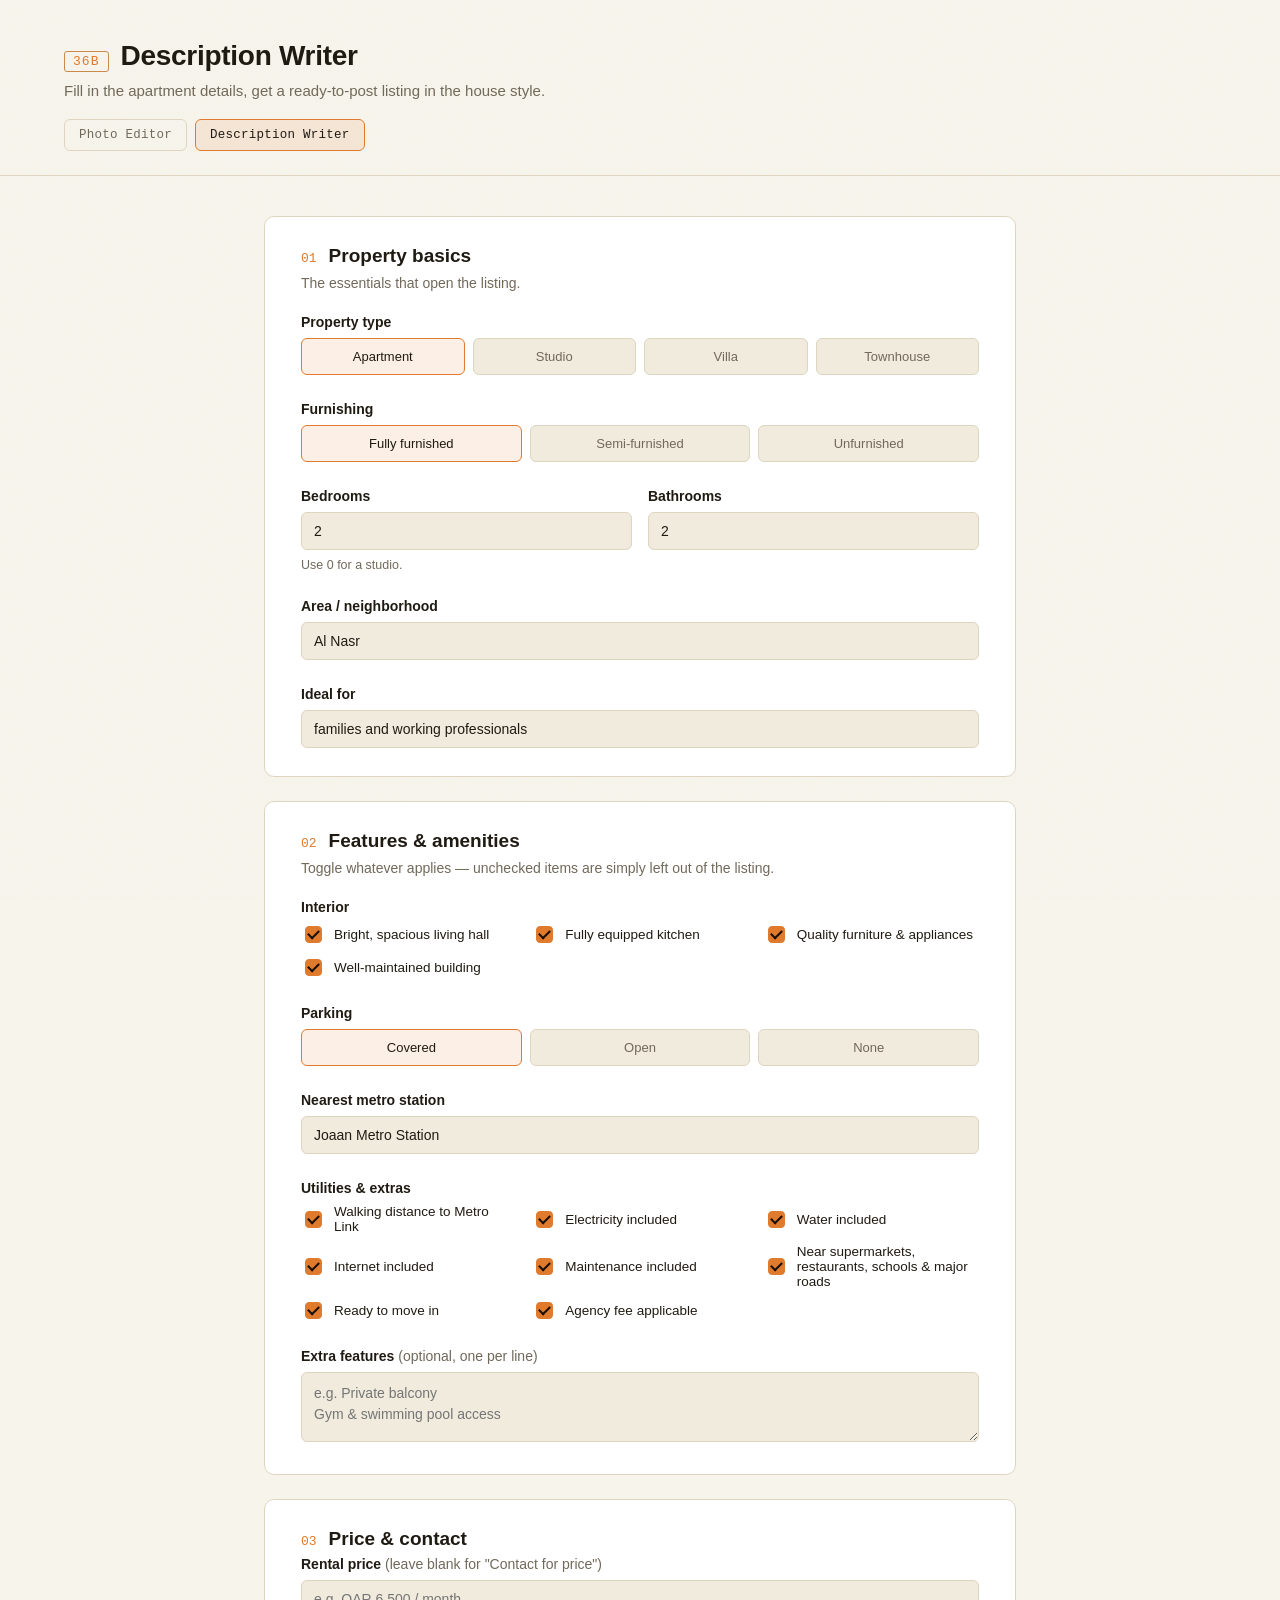
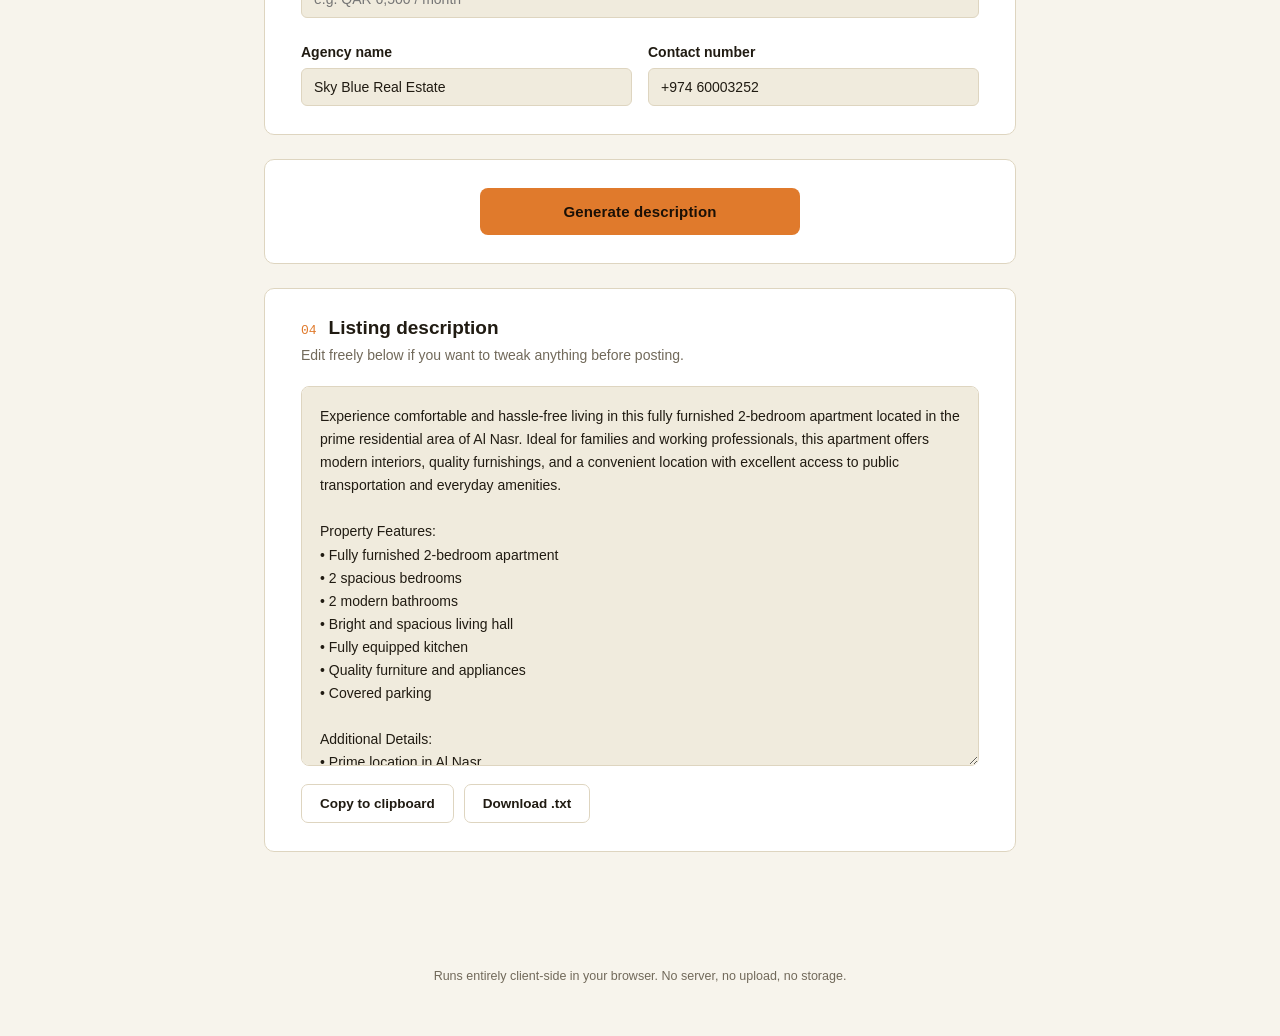
==== description.html @ 4bae82b7 "Add files via upload" ====
<!DOCTYPE html>
<html lang="en">
<head>
<meta charset="UTF-8" />
<meta name="viewport" content="width=device-width, initial-scale=1.0" />
<title>Sky Blue Studio — Description Writer</title>
<link rel="stylesheet" href="style.css" />
</head>
<body>

  <div class="grain"></div>

  <header class="topbar">
    <div class="topbar__mark">
      <span class="topbar__frame">36B</span>
      <span class="topbar__title">Description&nbsp;Writer</span>
    </div>
    <p class="topbar__tagline">Fill in the apartment details, get a ready-to-post listing in the house style.</p>
    <nav class="tabnav">
      <a href="index.html" class="tabnav__link">Photo Editor</a>
      <a href="description.html" class="tabnav__link is-active">Description Writer</a>
    </nav>
  </header>

  <main class="layout">

    <!-- STEP 1 -->
    <section class="panel" id="panel-basics">
      <div class="panel__head">
        <span class="panel__num">01</span>
        <h2>Property basics</h2>
      </div>
      <p class="panel__hint">The essentials that open the listing.</p>

      <div class="field">
        <div class="field__label-row"><label>Property type</label></div>
        <div class="segmented" id="ctl-proptype">
          <button type="button" class="segmented__opt is-active" data-proptype="apartment">Apartment</button>
          <button type="button" class="segmented__opt" data-proptype="studio">Studio</button>
          <button type="button" class="segmented__opt" data-proptype="villa">Villa</button>
          <button type="button" class="segmented__opt" data-proptype="townhouse">Townhouse</button>
        </div>
      </div>

      <div class="field">
        <div class="field__label-row"><label>Furnishing</label></div>
        <div class="segmented" id="ctl-furnish">
          <button type="button" class="segmented__opt is-active" data-furnish="Fully furnished">Fully furnished</button>
          <button type="button" class="segmented__opt" data-furnish="Semi-furnished">Semi-furnished</button>
          <button type="button" class="segmented__opt" data-furnish="Unfurnished">Unfurnished</button>
        </div>
      </div>

      <div class="field field-row">
        <div class="field">
          <div class="field__label-row"><label for="ctl-bedrooms">Bedrooms</label></div>
          <input type="number" id="ctl-bedrooms" class="text-input" min="0" max="12" value="2" />
          <p class="field__note">Use 0 for a studio.</p>
        </div>
        <div class="field">
          <div class="field__label-row"><label for="ctl-bathrooms">Bathrooms</label></div>
          <input type="number" id="ctl-bathrooms" class="text-input" min="0" max="12" value="2" />
        </div>
      </div>

      <div class="field">
        <div class="field__label-row"><label for="ctl-area">Area / neighborhood</label></div>
        <input type="text" id="ctl-area" class="text-input" placeholder="e.g. Al Nasr" value="Al Nasr" />
      </div>

      <div class="field">
        <div class="field__label-row"><label for="ctl-audience">Ideal for</label></div>
        <input type="text" id="ctl-audience" class="text-input" value="families and working professionals" />
      </div>
    </section>

    <!-- STEP 2 -->
    <section class="panel" id="panel-features">
      <div class="panel__head">
        <span class="panel__num">02</span>
        <h2>Features & amenities</h2>
      </div>
      <p class="panel__hint">Toggle whatever applies — unchecked items are simply left out of the listing.</p>

      <div class="field">
        <div class="field__label-row"><label>Interior</label></div>
        <div class="checklist">
          <label class="checkopt"><input type="checkbox" id="chk-hall" checked /> Bright, spacious living hall</label>
          <label class="checkopt"><input type="checkbox" id="chk-kitchen" checked /> Fully equipped kitchen</label>
          <label class="checkopt"><input type="checkbox" id="chk-quality" checked /> Quality furniture & appliances</label>
          <label class="checkopt"><input type="checkbox" id="chk-maintained" checked /> Well-maintained building</label>
        </div>
      </div>

      <div class="field">
        <div class="field__label-row"><label>Parking</label></div>
        <div class="segmented" id="ctl-parking">
          <button type="button" class="segmented__opt is-active" data-parking="Covered parking">Covered</button>
          <button type="button" class="segmented__opt" data-parking="Open parking">Open</button>
          <button type="button" class="segmented__opt" data-parking="">None</button>
        </div>
      </div>

      <div class="field">
        <div class="field__label-row"><label for="ctl-metro">Nearest metro station</label></div>
        <input type="text" id="ctl-metro" class="text-input" placeholder="e.g. Joaan Metro Station" value="Joaan Metro Station" />
      </div>

      <div class="field">
        <div class="field__label-row"><label>Utilities & extras</label></div>
        <div class="checklist">
          <label class="checkopt"><input type="checkbox" id="chk-metro-walk" checked /> Walking distance to Metro Link</label>
          <label class="checkopt"><input type="checkbox" id="chk-electricity" checked /> Electricity included</label>
          <label class="checkopt"><input type="checkbox" id="chk-water" checked /> Water included</label>
          <label class="checkopt"><input type="checkbox" id="chk-internet" checked /> Internet included</label>
          <label class="checkopt"><input type="checkbox" id="chk-maintenance" checked /> Maintenance included</label>
          <label class="checkopt"><input type="checkbox" id="chk-nearby" checked /> Near supermarkets, restaurants, schools & major roads</label>
          <label class="checkopt"><input type="checkbox" id="chk-ready" checked /> Ready to move in</label>
          <label class="checkopt"><input type="checkbox" id="chk-agencyfee" checked /> Agency fee applicable</label>
        </div>
      </div>

      <div class="field">
        <div class="field__label-row"><label for="ctl-extra">Extra features <span style="color:var(--paper-dim); font-weight:400;">(optional, one per line)</span></label></div>
        <textarea id="ctl-extra" class="text-input" placeholder="e.g. Private balcony&#10;Gym & swimming pool access"></textarea>
      </div>
    </section>

    <!-- STEP 3 -->
    <section class="panel" id="panel-contact">
      <div class="panel__head">
        <span class="panel__num">03</span>
        <h2>Price & contact</h2>
      </div>

      <div class="field">
        <div class="field__label-row"><label for="ctl-price">Rental price <span style="color:var(--paper-dim); font-weight:400;">(leave blank for "Contact for price")</span></label></div>
        <input type="text" id="ctl-price" class="text-input" placeholder="e.g. QAR 6,500 / month" />
      </div>

      <div class="field field-row">
        <div class="field">
          <div class="field__label-row"><label for="ctl-agency">Agency name</label></div>
          <input type="text" id="ctl-agency" class="text-input" value="Sky Blue Real Estate" />
        </div>
        <div class="field">
          <div class="field__label-row"><label for="ctl-contact">Contact number</label></div>
          <input type="text" id="ctl-contact" class="text-input" value="+974 60003252" />
        </div>
      </div>
    </section>

    <!-- ACTION -->
    <section class="panel panel--action" id="panel-generate">
      <button class="btn-run" id="btn-generate" type="button">Generate description</button>
    </section>

    <!-- RESULTS -->
    <section class="panel panel--results" id="panel-output">
      <div class="panel__head">
        <span class="panel__num">04</span>
        <h2>Listing description</h2>
      </div>
      <p class="panel__hint">Edit freely below if you want to tweak anything before posting.</p>
      <textarea class="output-box" id="output-text" placeholder="Your generated description will appear here…"></textarea>
      <div class="output-actions">
        <button class="btn-secondary" id="btn-copy" type="button">Copy to clipboard</button>
        <button class="btn-secondary" id="btn-txt" type="button">Download .txt</button>
        <span class="copy-flash" id="copy-flash">Copied!</span>
      </div>
    </section>

  </main>

  <footer class="footer">
    <p>Runs entirely client-side in your browser. No server, no upload, no storage.</p>
  </footer>

  <script src="description.js"></script>
</body>
</html>
---- style.css ----
:root{
  --ink: #F7F4EC;
  --ink-2: #FFFFFF;
  --ink-3: #F0EBDD;
  --line: #DED5C0;
  --paper: #201B12;
  --paper-dim: #71695A;
  --accent: #E07A2C;
  --accent-dim: #C98A4B;
  --good: #2E8F58;
  --warn: #A9780F;
  --mono: "IBM Plex Mono", "SFMono-Regular", Consolas, monospace;
  --sans: "Inter", "Helvetica Neue", Arial, sans-serif;
}

*{ box-sizing: border-box; }

html, body{
  margin:0;
  padding:0;
  background: var(--ink);
  color: var(--paper);
  font-family: var(--sans);
  -webkit-font-smoothing: antialiased;
}

.grain{
  position: fixed;
  inset: 0;
  pointer-events: none;
  z-index: 0;
  opacity: 0.02;
  background-image: url("data:image/svg+xml,%3Csvg xmlns='http://www.w3.org/2000/svg' width='120' height='120'%3E%3Cfilter id='n'%3E%3CfeTurbulence type='fractalNoise' baseFrequency='0.9' numOctaves='2' stitchTiles='stitch'/%3E%3C/filter%3E%3Crect width='100%25' height='100%25' filter='url(%23n)'/%3E%3C/svg%3E");
}

.topbar{
  position: relative;
  z-index: 1;
  padding: 40px clamp(20px, 5vw, 64px) 24px;
  border-bottom: 1px solid var(--line);
}
.topbar__mark{
  display: flex;
  align-items: baseline;
  gap: 12px;
}
.topbar__frame{
  font-family: var(--mono);
  font-size: 13px;
  letter-spacing: 0.08em;
  color: var(--accent);
  border: 1px solid var(--accent-dim);
  padding: 2px 8px;
  border-radius: 3px;
}
.topbar__title{
  font-size: 28px;
  font-weight: 650;
  letter-spacing: -0.01em;
}
.topbar__tagline{
  margin: 10px 0 0;
  color: var(--paper-dim);
  font-size: 15px;
}

.tabnav{
  display: flex;
  gap: 8px;
  margin-top: 20px;
}
.tabnav__link{
  font-family: var(--mono);
  font-size: 12.5px;
  letter-spacing: 0.02em;
  color: var(--paper-dim);
  text-decoration: none;
  padding: 8px 14px;
  border: 1px solid var(--line);
  border-radius: 6px;
  transition: all .15s ease;
}
.tabnav__link:hover{
  border-color: var(--accent-dim);
  color: var(--paper);
}
.tabnav__link.is-active{
  border-color: var(--accent);
  color: var(--paper);
  background: rgba(230,126,51,0.12);
}

.layout{
  position: relative;
  z-index: 1;
  max-width: 880px;
  margin: 0 auto;
  padding: 40px clamp(20px, 5vw, 64px) 80px;
  display: grid;
  gap: 24px;
}

.panel{
  background: var(--ink-2);
  border: 1px solid var(--line);
  border-radius: 10px;
  padding: 28px clamp(20px, 4vw, 36px);
}

.panel__head{
  display: flex;
  align-items: baseline;
  gap: 12px;
  margin-bottom: 6px;
}
.panel__num{
  font-family: var(--mono);
  font-size: 13px;
  color: var(--accent);
}
.panel__head h2{
  margin: 0;
  font-size: 19px;
  font-weight: 620;
}
.panel__hint{
  margin: 4px 0 20px;
  color: var(--paper-dim);
  font-size: 14px;
  line-height: 1.5;
}

.dropzone{
  display: flex;
  flex-direction: column;
  align-items: center;
  justify-content: center;
  gap: 4px;
  text-align: center;
  border: 1.5px dashed var(--line);
  border-radius: 8px;
  padding: 28px 20px;
  cursor: pointer;
  transition: border-color .15s ease, background .15s ease;
}
.dropzone:hover, .dropzone:focus-visible{
  border-color: var(--accent);
  background: rgba(230,126,51,0.05);
}
.dropzone--small{ padding: 18px 20px; }
.dropzone__title{ font-weight: 600; font-size: 15px; }
.dropzone__sub{ font-family: var(--mono); font-size: 12px; color: var(--paper-dim); }

.link-btn{
  background: none;
  border: none;
  color: var(--paper-dim);
  font-size: 13px;
  text-decoration: underline;
  text-underline-offset: 3px;
  cursor: pointer;
  padding: 10px 0 0;
}
.link-btn:hover{ color: var(--accent); }

.filecount{
  margin-top: 16px;
  font-family: var(--mono);
  font-size: 13px;
  color: var(--good);
}
.filecount.is-empty{ color: var(--paper-dim); }

.logo-preview{
  margin-top: 16px;
  display: flex;
  align-items: center;
  gap: 14px;
  background:
    linear-gradient(45deg, #E4DECE 25%, transparent 25%) 0 0/16px 16px,
    linear-gradient(-45deg, #E4DECE 25%, transparent 25%) 0 0/16px 16px,
    linear-gradient(45deg, transparent 75%, #E4DECE 75%) 0 0/16px 16px,
    linear-gradient(-45deg, transparent 75%, #E4DECE 75%) 0 0/16px 16px;
  background-color: #FBF9F3;
  border-radius: 6px;
  padding: 10px;
}
.logo-preview img{
  max-height: 60px;
  max-width: 140px;
  display: block;
  flex-shrink: 0;
}
.logo-preview__meta{
  display: flex;
  flex-direction: column;
  gap: 3px;
  min-width: 0;
}
.logo-preview__label{
  font-size: 13px;
  font-weight: 600;
  color: var(--paper);
  white-space: nowrap;
  overflow: hidden;
  text-overflow: ellipsis;
}
.logo-preview__sub{
  font-size: 11.5px;
  color: var(--paper-dim);
}

.field{ margin-bottom: 26px; }
.field:last-child{ margin-bottom: 0; }
.field__label-row{
  display: flex;
  justify-content: space-between;
  align-items: baseline;
  margin-bottom: 8px;
  font-size: 14px;
}
.field__label-row label{ font-weight: 560; }
.field__value{
  font-family: var(--mono);
  color: var(--accent);
  font-size: 13px;
}
.field__note{
  margin: 8px 0 0;
  font-size: 12.5px;
  color: var(--paper-dim);
}

input[type="range"]{
  -webkit-appearance: none;
  width: 100%;
  height: 3px;
  background: var(--line);
  border-radius: 2px;
  outline: none;
}
input[type="range"]::-webkit-slider-thumb{
  -webkit-appearance: none;
  width: 16px; height: 16px;
  border-radius: 50%;
  background: var(--accent);
  cursor: pointer;
  border: 2px solid var(--ink-2);
  box-shadow: 0 0 0 1px var(--accent);
}
input[type="range"]::-moz-range-thumb{
  width: 16px; height: 16px;
  border-radius: 50%;
  background: var(--accent);
  cursor: pointer;
  border: 2px solid var(--ink-2);
}

.segmented{
  display: flex;
  gap: 8px;
  flex-wrap: wrap;
}
.segmented--wrap .segmented__opt{
  min-width: 130px;
}

.custom-size{
  display: flex;
  gap: 16px;
  margin-top: 12px;
}
.custom-size label{
  display: flex;
  align-items: center;
  gap: 8px;
  font-family: var(--mono);
  font-size: 12px;
  color: var(--paper-dim);
}
.custom-size input[type="number"]{
  width: 80px;
  background: var(--ink-3);
  border: 1px solid var(--line);
  color: var(--paper);
  padding: 7px 8px;
  border-radius: 5px;
  font-family: var(--mono);
  font-size: 13px;
}
.custom-size input[type="number"]:focus{
  outline: none;
  border-color: var(--accent);
}
.segmented__opt{
  flex: 1;
  min-width: 160px;
  background: var(--ink-3);
  border: 1px solid var(--line);
  color: var(--paper-dim);
  font-size: 13px;
  padding: 10px 12px;
  border-radius: 6px;
  cursor: pointer;
  transition: all .15s ease;
}
.segmented__opt:hover{ border-color: var(--accent-dim); }
.segmented__opt.is-active{
  border-color: var(--accent);
  color: var(--paper);
  background: rgba(230,126,51,0.12);
}

.panel--action{
  display: flex;
  flex-direction: column;
  align-items: center;
  gap: 16px;
  text-align: center;
}
.btn-run{
  width: 100%;
  max-width: 320px;
  background: var(--accent);
  color: #1a1006;
  border: none;
  font-weight: 700;
  font-size: 15px;
  letter-spacing: 0.01em;
  padding: 15px 20px;
  border-radius: 8px;
  cursor: pointer;
  transition: transform .1s ease, opacity .15s ease;
}
.btn-run:hover:not(:disabled){ transform: translateY(-1px); }
.btn-run:disabled{ opacity: 0.35; cursor: not-allowed; }

.btn-download{
  width: 100%;
  max-width: 320px;
  background: transparent;
  color: var(--good);
  border: 1px solid var(--good);
  font-weight: 650;
  font-size: 14px;
  padding: 13px 20px;
  border-radius: 8px;
  cursor: pointer;
}
.btn-download:hover{ background: rgba(111,191,138,0.08); }

.progress{
  width: 100%;
  max-width: 320px;
  display: flex;
  align-items: center;
  gap: 12px;
}
.progress__bar{
  flex: 1;
  height: 6px;
  background: var(--ink-3);
  border-radius: 4px;
  overflow: hidden;
}
.progress__fill{
  height: 100%;
  width: 0%;
  background: var(--accent);
  transition: width .15s ease;
}
.progress__label{
  font-family: var(--mono);
  font-size: 12px;
  color: var(--paper-dim);
  white-space: nowrap;
}

.sheet{
  display: grid;
  grid-template-columns: repeat(auto-fill, minmax(140px, 1fr));
  gap: 10px;
}
.frame{
  position: relative;
  border: 1px solid var(--line);
  border-radius: 6px;
  overflow: hidden;
  background: #000;
  height: 140px;
  display: flex;
  align-items: center;
  justify-content: center;
}
.frame img{
  width: 100%;
  height: 100%;
  object-fit: contain;
  display: block;
}
.frame__tag{
  position: absolute;
  bottom: 0; left: 0; right: 0;
  font-family: var(--mono);
  font-size: 10px;
  color: var(--paper);
  background: linear-gradient(transparent, rgba(0,0,0,0.75));
  padding: 12px 6px 5px;
  white-space: nowrap;
  overflow: hidden;
  text-overflow: ellipsis;
}
.frame__badges{
  position: absolute;
  top: 6px;
  left: 6px;
  display: flex;
  gap: 4px;
}
.frame__badge{
  font-family: var(--mono);
  font-size: 9.5px;
  font-weight: 700;
  letter-spacing: 0.03em;
  padding: 3px 6px;
  border-radius: 4px;
  background: rgba(20,22,27,0.85);
  border: 1px solid var(--warn);
  color: var(--warn);
}

.footer{
  position: relative;
  z-index: 1;
  text-align: center;
  padding: 24px 20px 40px;
  color: var(--paper-dim);
  font-size: 12.5px;
}

.text-input{
  width: 100%;
  background: var(--ink-3);
  border: 1px solid var(--line);
  color: var(--paper);
  padding: 10px 12px;
  border-radius: 6px;
  font-family: var(--sans);
  font-size: 14px;
}
.text-input:focus{
  outline: none;
  border-color: var(--accent);
}
textarea.text-input{
  resize: vertical;
  min-height: 70px;
  line-height: 1.5;
}
.field-row{
  display: grid;
  grid-template-columns: 1fr 1fr;
  gap: 16px;
}
.field-row .field{ margin-bottom: 0; }

.checklist{
  display: grid;
  grid-template-columns: repeat(auto-fill, minmax(180px, 1fr));
  gap: 10px 16px;
}
.checkopt{
  display: flex;
  align-items: center;
  gap: 9px;
  font-size: 13.5px;
  color: var(--paper);
  cursor: pointer;
  user-select: none;
}
.checkopt input[type="checkbox"]{
  appearance: none;
  width: 17px;
  height: 17px;
  flex-shrink: 0;
  border: 1.5px solid var(--line);
  border-radius: 4px;
  background: var(--ink-3);
  cursor: pointer;
  display: grid;
  place-content: center;
  transition: all .12s ease;
}
.checkopt input[type="checkbox"]:checked{
  border-color: var(--accent);
  background: var(--accent);
}
.checkopt input[type="checkbox"]:checked::after{
  content: "";
  width: 5px;
  height: 9px;
  border: solid #1a1006;
  border-width: 0 2px 2px 0;
  transform: rotate(45deg) translate(-1px,-1px);
}
.checkopt input[type="checkbox"]:hover{ border-color: var(--accent-dim); }

.btn-secondary{
  background: transparent;
  color: var(--paper);
  border: 1px solid var(--line);
  font-weight: 600;
  font-size: 13.5px;
  padding: 11px 18px;
  border-radius: 7px;
  cursor: pointer;
  transition: all .15s ease;
}
.btn-secondary:hover{ border-color: var(--accent); color: var(--accent); }

.output-box{
  width: 100%;
  min-height: 380px;
  background: var(--ink-3);
  border: 1px solid var(--line);
  color: var(--paper);
  padding: 18px;
  border-radius: 8px;
  font-family: var(--sans);
  font-size: 14px;
  line-height: 1.65;
  white-space: pre-wrap;
  resize: vertical;
}
.output-box:focus{ outline: none; border-color: var(--accent); }
.output-box::placeholder{ color: var(--paper-dim); }

.output-actions{
  display: flex;
  gap: 10px;
  margin-top: 14px;
  flex-wrap: wrap;
}
.copy-flash{
  font-family: var(--mono);
  font-size: 12px;
  color: var(--good);
  align-self: center;
  opacity: 0;
  transition: opacity .2s ease;
}
.copy-flash.is-shown{ opacity: 1; }

@media (max-width: 560px){
  .topbar__title{ font-size: 22px; }
  .panel{ padding: 22px 18px; }
  .field-row{ grid-template-columns: 1fr; }
  .tabnav{ flex-wrap: wrap; }
}
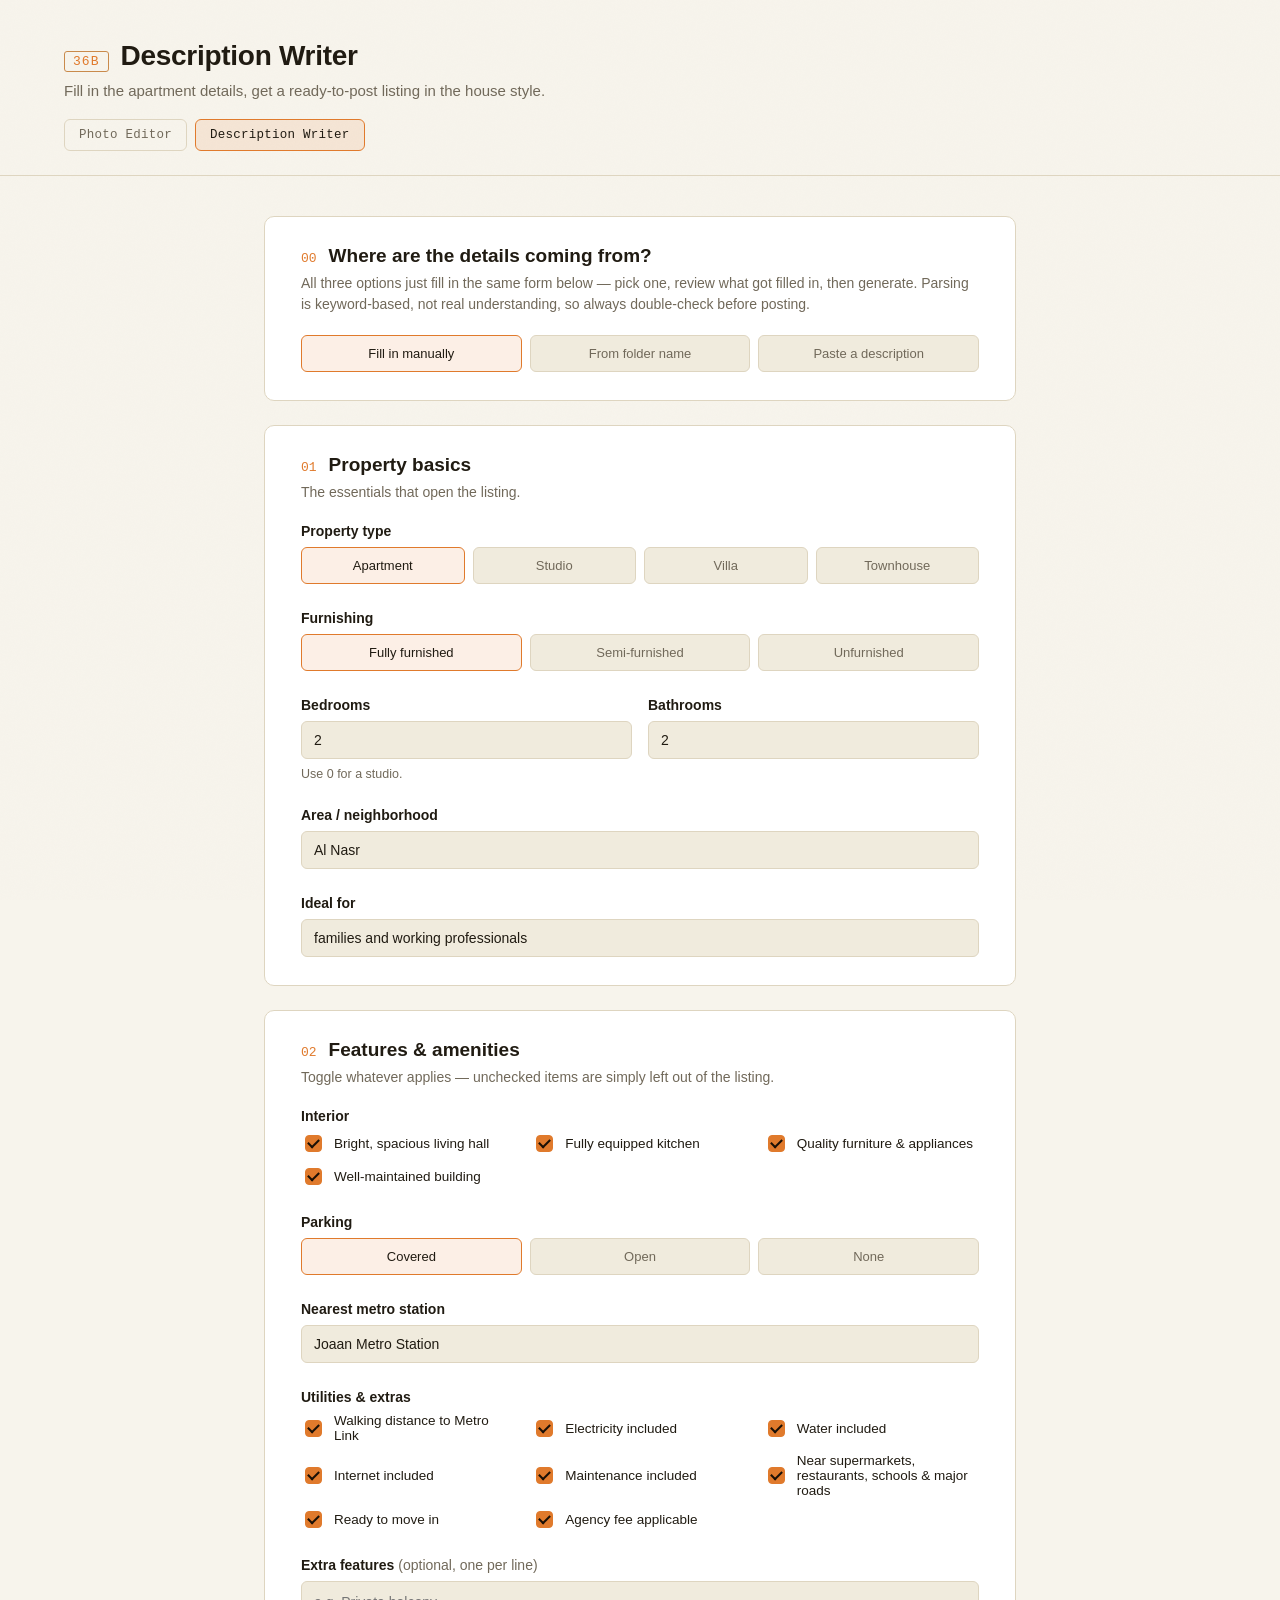
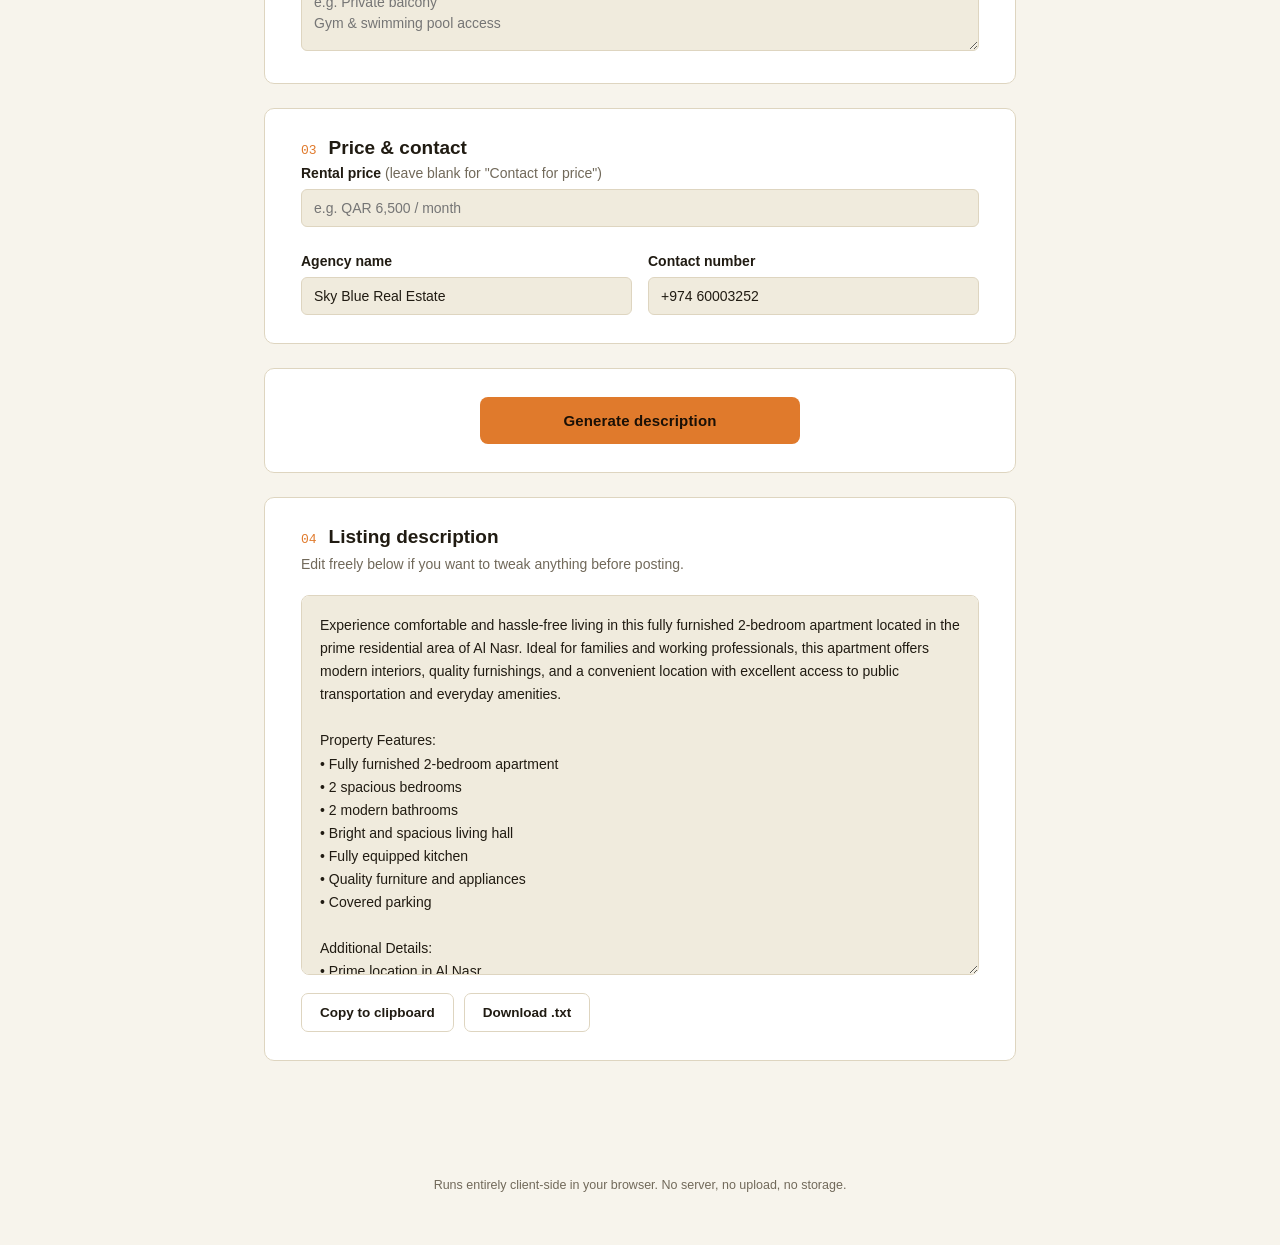
==== commit 1996f88c: "Add files via upload" ====
--- a/description.html
+++ b/description.html
@@ -24,6 +24,42 @@
 
   <main class="layout">
 
+    <!-- STEP 0 -->
+    <section class="panel" id="panel-source-method">
+      <div class="panel__head">
+        <span class="panel__num">00</span>
+        <h2>Where are the details coming from?</h2>
+      </div>
+      <p class="panel__hint">
+        All three options just fill in the same form below — pick one, review what got filled in, then generate.
+        Parsing is keyword-based, not real understanding, so always double-check before posting.
+      </p>
+
+      <div class="segmented segmented--wrap" id="ctl-inputmethod">
+        <button type="button" class="segmented__opt is-active" data-method="manual">Fill in manually</button>
+        <button type="button" class="segmented__opt" data-method="folder">From folder name</button>
+        <button type="button" class="segmented__opt" data-method="text">Paste a description</button>
+      </div>
+
+      <div class="field" id="method-folder" hidden>
+        <div class="field__label-row"><label for="ctl-foldername">Folder name</label></div>
+        <div class="inline-row">
+          <input type="text" id="ctl-foldername" class="text-input" placeholder="e.g. Al-Nasr-2BR-2BA-FullyFurnished-6500QAR" />
+          <button type="button" class="btn-secondary" id="btn-pick-folder-name">Pick folder…</button>
+        </div>
+        <p class="field__note" id="foldername-note"></p>
+        <button type="button" class="link-btn" id="btn-parse-folder">Parse folder name into the fields below</button>
+        <p class="field__note" id="folder-parse-result"></p>
+      </div>
+
+      <div class="field" id="method-text" hidden>
+        <div class="field__label-row"><label for="ctl-pastetext">Paste the property details</label></div>
+        <textarea id="ctl-pastetext" class="text-input" rows="6" placeholder="e.g. 2 bedroom 2 bath fully furnished apartment in Al Nasr, covered parking, close to Joaan Metro Station, rent QAR 6500 per month, water and electricity included, ready to move in."></textarea>
+        <button type="button" class="link-btn" id="btn-parse-text">Parse text into the fields below</button>
+        <p class="field__note" id="text-parse-result"></p>
+      </div>
+    </section>
+
     <!-- STEP 1 -->
     <section class="panel" id="panel-basics">
       <div class="panel__head">
--- a/style.css
+++ b/style.css
@@ -148,6 +148,20 @@
   background: rgba(230,126,51,0.05);
 }
 .dropzone--small{ padding: 18px 20px; }
+
+.autoclean-bar{
+  margin-top: 12px;
+  display: flex;
+  align-items: center;
+  gap: 12px;
+  flex-wrap: wrap;
+}
+.autoclean-bar__status{
+  margin-top: 8px;
+  font-family: var(--mono);
+  font-size: 12px;
+  color: var(--paper-dim);
+}
 .dropzone__title{ font-weight: 600; font-size: 15px; }
 .dropzone__sub{ font-family: var(--mono); font-size: 12px; color: var(--paper-dim); }
 
@@ -230,6 +244,9 @@
   font-size: 12.5px;
   color: var(--paper-dim);
 }
+.field__note--warn{
+  color: var(--warn);
+}
 
 input[type="range"]{
   -webkit-appearance: none;
@@ -349,6 +366,16 @@
 }
 .btn-download:hover{ background: rgba(111,191,138,0.08); }
 
+.save-status{
+  font-family: var(--mono);
+  font-size: 12px;
+  color: var(--good);
+  max-width: 320px;
+}
+.save-status--warn{
+  color: var(--warn);
+}
+
 .progress{
   width: 100%;
   max-width: 320px;
@@ -356,6 +383,20 @@
   align-items: center;
   gap: 12px;
 }
+.btn-cancel{
+  background: transparent;
+  border: 1px solid var(--line);
+  color: var(--paper-dim);
+  font-family: var(--mono);
+  font-size: 11.5px;
+  padding: 6px 10px;
+  border-radius: 5px;
+  cursor: pointer;
+  white-space: nowrap;
+  flex-shrink: 0;
+}
+.btn-cancel:hover:not(:disabled){ border-color: var(--warn); color: var(--warn); }
+.btn-cancel:disabled{ opacity: 0.5; cursor: not-allowed; }
 .progress__bar{
   flex: 1;
   height: 6px;
@@ -416,6 +457,28 @@
   left: 6px;
   display: flex;
   gap: 4px;
+}
+.frame__dl{
+  position: absolute;
+  top: 6px;
+  right: 6px;
+  width: 22px;
+  height: 22px;
+  display: flex;
+  align-items: center;
+  justify-content: center;
+  background: rgba(20,22,27,0.85);
+  border: 1px solid var(--line);
+  border-radius: 5px;
+  color: var(--paper);
+  font-size: 13px;
+  line-height: 1;
+  text-decoration: none;
+  cursor: pointer;
+}
+.frame__dl:hover{
+  border-color: var(--accent);
+  color: var(--accent);
 }
 .frame__badge{
   font-family: var(--mono);
@@ -464,6 +527,14 @@
 }
 .field-row .field{ margin-bottom: 0; }
 
+.inline-row{
+  display: flex;
+  gap: 10px;
+  align-items: stretch;
+}
+.inline-row .text-input{ flex: 1; }
+.inline-row .btn-secondary{ white-space: nowrap; }
+
 .checklist{
   display: grid;
   grid-template-columns: repeat(auto-fill, minmax(180px, 1fr));
@@ -551,9 +622,195 @@
 }
 .copy-flash.is-shown{ opacity: 1; }
 
+/* ---- loaded-photo grid (step 1) ---------------------------------- */
+.photo-grid{
+  margin-top: 16px;
+  display: grid;
+  grid-template-columns: repeat(auto-fill, minmax(120px, 1fr));
+  gap: 10px;
+}
+.photo-cell{
+  position: relative;
+  border: 1px solid var(--line);
+  border-radius: 6px;
+  overflow: hidden;
+  background: #000;
+  height: 120px;
+  display: flex;
+  align-items: center;
+  justify-content: center;
+}
+.photo-cell img{
+  width: 100%;
+  height: 100%;
+  object-fit: contain;
+  display: block;
+}
+.photo-cell__badge{
+  position: absolute;
+  top: 6px;
+  left: 6px;
+  font-family: var(--mono);
+  font-size: 9.5px;
+  letter-spacing: 0.04em;
+  color: #1a1006;
+  background: var(--good);
+  padding: 2px 6px;
+  border-radius: 4px;
+}
+.photo-cell__badge--auto{ background: var(--accent); }
+.photo-cell__btns{
+  position: absolute;
+  bottom: 4px;
+  left: 4px;
+  right: 4px;
+  display: flex;
+  gap: 4px;
+  opacity: 0;
+  transition: opacity .12s ease;
+}
+.photo-cell__btn{
+  flex: 1;
+  font-family: var(--sans);
+  font-size: 10.5px;
+  font-weight: 600;
+  color: var(--paper);
+  background: rgba(32,27,18,0.82);
+  border: 1px solid var(--line);
+  padding: 5px 3px;
+  border-radius: 4px;
+  cursor: pointer;
+}
+.photo-cell__btn:hover{ border-color: var(--accent-dim); }
+.photo-cell__btn:disabled{ opacity: 0.5; cursor: wait; }
+.photo-cell:hover .photo-cell__btns,
+.photo-cell__btns:focus-within{ opacity: 1; }
+
+/* ---- cleanup modal -------------------------------------------------- */
+.cleanup-modal{
+  position: fixed;
+  inset: 0;
+  z-index: 50;
+  background: rgba(10,8,4,0.72);
+  display: flex;
+  align-items: center;
+  justify-content: center;
+  padding: 20px;
+}
+.cleanup-modal[hidden]{ display: none; }
+.cleanup-modal__box{
+  background: var(--ink);
+  border: 1px solid var(--line);
+  border-radius: 10px;
+  max-width: 820px;
+  width: 100%;
+  max-height: 92vh;
+  overflow-y: auto;
+  padding: 22px 24px 26px;
+}
+.cleanup-modal__head{
+  display: flex;
+  align-items: center;
+  justify-content: space-between;
+  gap: 12px;
+}
+.cleanup-modal__head h3{
+  margin: 0;
+  font-size: 17px;
+  font-weight: 650;
+}
+.cleanup-modal__head h3 span{
+  color: var(--paper-dim);
+  font-weight: 500;
+  font-size: 13px;
+  font-family: var(--mono);
+}
+.cleanup-modal__close{
+  background: none;
+  border: none;
+  font-size: 24px;
+  line-height: 1;
+  color: var(--paper-dim);
+  cursor: pointer;
+  padding: 2px 6px;
+}
+.cleanup-modal__close:hover{ color: var(--accent); }
+.cleanup-modal__hint{
+  margin: 12px 0 16px;
+  font-size: 12.5px;
+  line-height: 1.6;
+  color: var(--paper-dim);
+}
+.cleanup-modal__canvaswrap{
+  position: relative;
+  display: flex;
+  justify-content: center;
+  background:
+    linear-gradient(45deg, #E4DECE 25%, transparent 25%) 0 0/16px 16px,
+    linear-gradient(-45deg, #E4DECE 25%, transparent 25%) 0 0/16px 16px,
+    linear-gradient(45deg, transparent 75%, #E4DECE 75%) 0 0/16px 16px,
+    linear-gradient(-45deg, transparent 75%, #E4DECE 75%) 0 0/16px 16px;
+  background-color: #FBF9F3;
+  border-radius: 6px;
+  padding: 6px;
+}
+.cleanup-modal__canvasinner{
+  position: relative;
+  display: inline-block;
+  max-width: 100%;
+}
+#cleanup-canvas, #cleanup-mask-canvas{
+  max-width: 100%;
+  max-height: 60vh;
+  display: block;
+  border-radius: 3px;
+}
+#cleanup-canvas{ position: relative; }
+#cleanup-mask-canvas{
+  position: absolute;
+  inset: 0;
+  width: 100%;
+  height: 100%;
+  opacity: 0.45;
+  cursor: crosshair;
+  touch-action: none;
+}
+.cleanup-modal__controls{ margin-top: 16px; }
+.cleanup-modal__brush{
+  display: flex;
+  align-items: center;
+  gap: 12px;
+  font-size: 13px;
+  font-weight: 560;
+  margin-bottom: 14px;
+}
+.cleanup-modal__brush input[type="range"]{ flex: 1; }
+.cleanup-modal__btns{
+  display: flex;
+  flex-wrap: wrap;
+  gap: 10px;
+  align-items: center;
+}
+.cleanup-modal__btns .btn-download,
+.cleanup-modal__btns .btn-run{
+  width: auto;
+  max-width: none;
+  padding: 10px 16px;
+  font-size: 13px;
+}
+.cleanup-modal__status{
+  margin: 10px 0 0;
+  font-family: var(--mono);
+  font-size: 12px;
+  color: var(--accent);
+  min-height: 16px;
+}
+
 @media (max-width: 560px){
   .topbar__title{ font-size: 22px; }
   .panel{ padding: 22px 18px; }
   .field-row{ grid-template-columns: 1fr; }
+  .inline-row{ flex-direction: column; }
   .tabnav{ flex-wrap: wrap; }
-}
+  .cleanup-modal__box{ padding: 18px 16px 20px; }
+}
